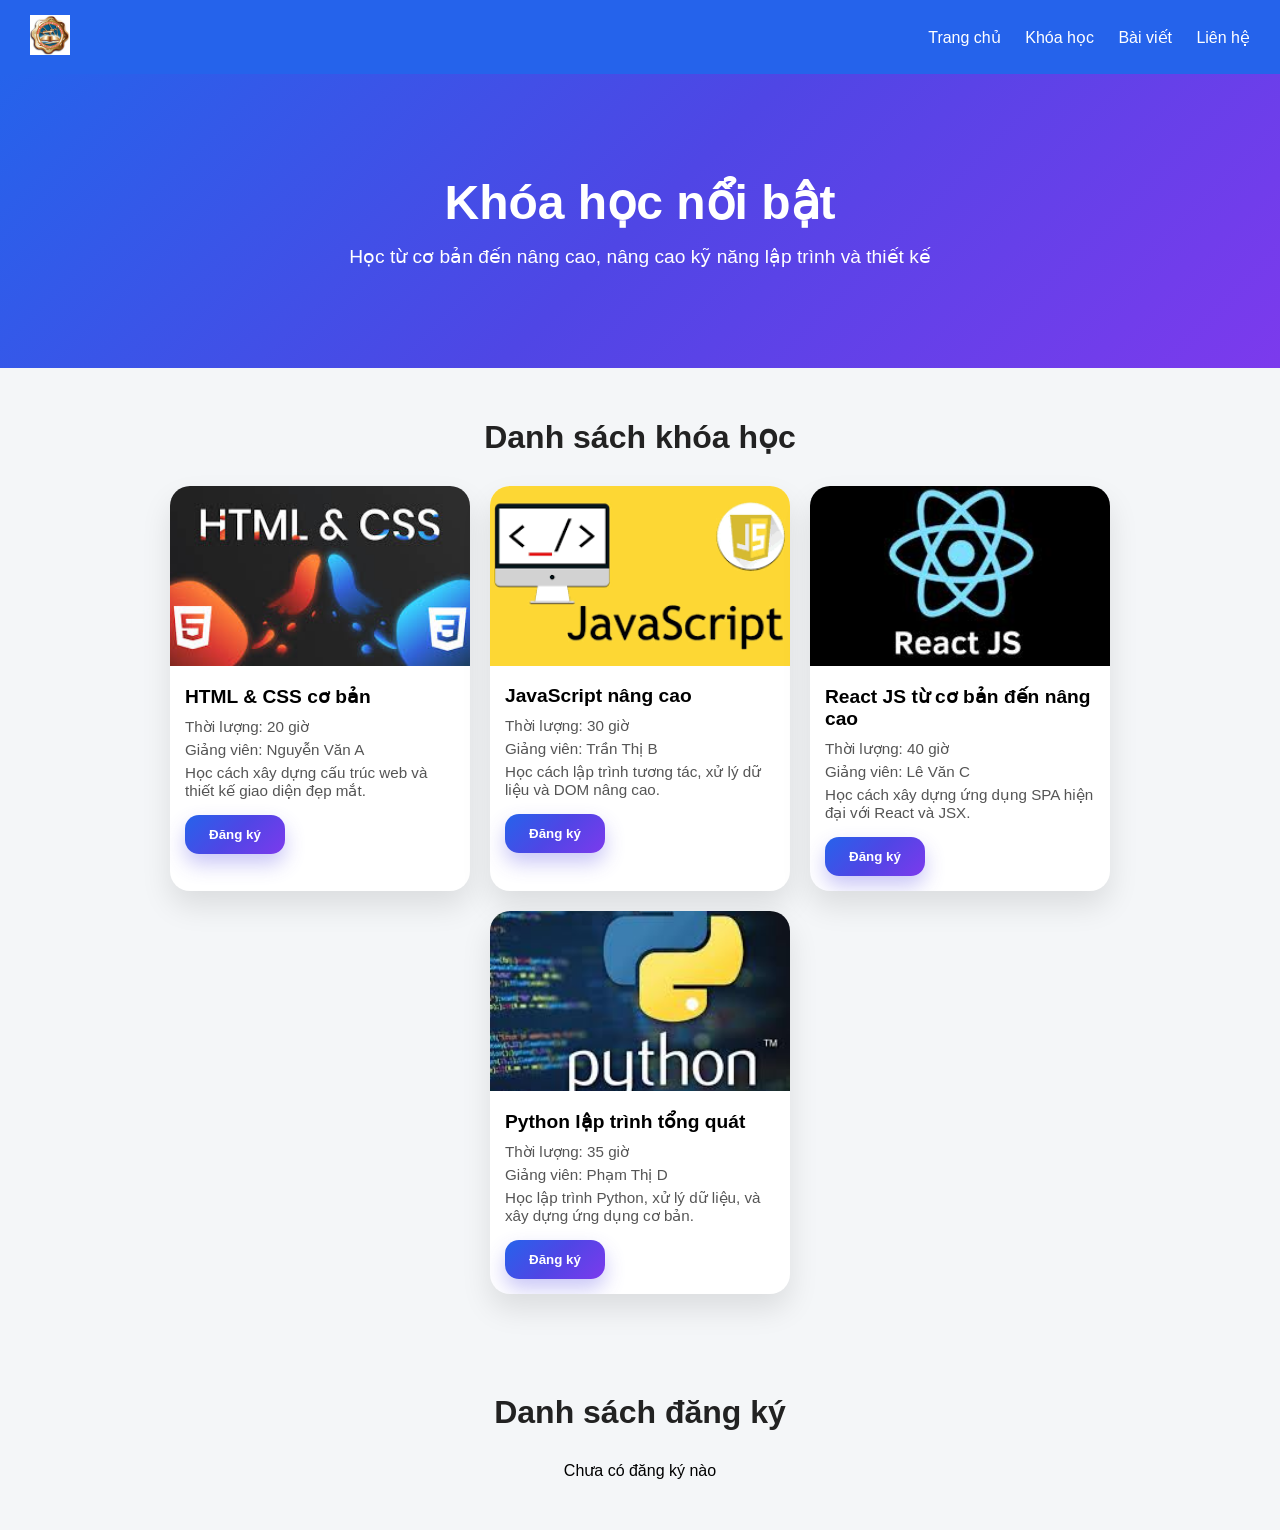
==== khóa học.html @ ef6c2826 "first commit" ====
<!DOCTYPE html>
<html lang="vi">
<head>
<meta charset="UTF-8">
<meta name="viewport" content="width=device-width, initial-scale=1.0">
<title>Khóa học</title>
<link rel="shortcut icon" href="logo/logo trường.jpg" type="image/x-icon">

<style>
*{
    margin:0;
    padding:0;
    box-sizing:border-box;
    font-family: Arial, sans-serif;
}

body{
    background:#f4f6f8;
}

/* NAVBAR */
.navbar{
    display:flex;
    justify-content:space-between;
    align-items:center;
    padding:15px 30px;
    background:#2563eb;
}

.navbar .logo img{
    height: 40px;
    width: auto;
}

.navbar .menu a{
    color:white;
    text-decoration:none;
    margin-left:20px;
    transition:0.3s;
}

.navbar .menu a:hover{
    color:yellow;
}

/* BANNER */
.banner{
    background: linear-gradient(135deg,#2563eb,#4f46e5,#7c3aed);
    color:white;
    text-align:center;
    padding:100px 20px;
}

.banner h1{
    font-size:3rem;
    margin-bottom:15px;
    animation: fadeDown 1s ease;
}

.banner p{
    font-size:1.2rem;
    animation: fadeUp 1.2s ease;
}

@keyframes fadeDown{
    from{
        opacity:0;
        transform:translateY(-40px);
    }
    to{
        opacity:1;
        transform:translateY(0);
    }
}

@keyframes fadeUp{
    from{
        opacity:0;
        transform:translateY(40px);
    }
    to{
        opacity:1;
        transform:translateY(0);
    }
}

/* SECTION */
.section{
    padding:50px 20px;
    text-align:center;
}

.section h2{
    font-size:2rem;
    margin-bottom:30px;
    color:#222;
}

/* COURSE CARDS */
.cards{
    display:flex;
    flex-wrap:wrap;
    justify-content:center;
    gap:20px;
}

.card{
    width:300px;
    background:white;
    border-radius:20px;
    overflow:hidden;
    box-shadow:0 15px 30px rgba(0,0,0,0.1);
    transition: transform 0.5s ease, box-shadow 0.5s ease;
    transform-style: preserve-3d;
    opacity:0;
    transform: translateY(80px);
}

.card.show{
    opacity:1;
    transform: translateY(0);
}

.card:hover{
    transform: translateY(-15px) rotateX(5deg) rotateY(-5deg);
    box-shadow:0 25px 50px rgba(0,0,0,0.2),0 15px 20px rgba(37,99,235,0.2);
}

.card img{
    width:100%;
    height:180px;
    object-fit:cover;
}

.card .card-body{
    padding:15px;
    text-align:left;
}

.card .card-body h3{
    font-size:1.2rem;
    margin-bottom:10px;
}

.card .card-body p{
    font-size:0.95rem;
    margin-bottom:5px;
    color:#555;
}

.card .card-body .btn{
    display:inline-block;
    margin-top:10px;
    padding:12px 24px;
    background:linear-gradient(135deg,#2563eb,#4f46e5,#7c3aed);
    color:white;
    border:none;
    border-radius:14px;
    font-weight:bold;
    cursor:pointer;
    text-decoration:none;
    box-shadow:0 10px 20px rgba(79,70,229,0.3);
    transition:0.4s;
}

.card .card-body .btn:hover{
    transform:translateY(-3px) scale(1.05);
    box-shadow:0 15px 30px rgba(79,70,229,0.4);
}

/* FOOTER */
footer{
    text-align:center;
    padding:20px;
    background:#2563eb;
    color:white;
    margin-top:50px;
}
/* MODAL */

.modal{
    display:none;
    position:fixed;
    z-index:999;
    left:0;
    top:0;
    width:100%;
    height:100%;
    background:rgba(0,0,0,0.5);
}

.modal-content{
    background:white;
    width:90%;
    max-width:450px;
    margin:8% auto;
    padding:25px;
    border-radius:20px;
    animation:popup .4s ease;
}

@keyframes popup{
    from{
        transform:scale(.7);
        opacity:0;
    }
    to{
        transform:scale(1);
        opacity:1;
    }
}

.close{
    float:right;
    font-size:28px;
    cursor:pointer;
}

.modal input{
    width:100%;
    padding:12px;
    margin:10px 0;
    border:1px solid #ddd;
    border-radius:10px;
}

.modal button{
    width:100%;
    padding:12px;
    border:none;
    border-radius:10px;
    background:#2563eb;
    color:white;
    cursor:pointer;
}
/* RESPONSIVE */
@media(max-width:768px){
    .cards{
        flex-direction:column;
        align-items:center;
    }
    .navbar{
        flex-direction:column;
        gap:10px;
    }
    .banner h1{
        font-size:1.8rem;
    }
    .banner p{
        font-size:1rem;
    }
    .card{
        width:90%;
    }
}
.error{
    color:red;
    font-size:13px;
    margin-top:-5px;
    margin-bottom:5px;
    display:block;
}

input.error-input{
    border:2px solid red;
}

input.success-input{
    border:2px solid green;
}
#listRegister{
    max-width:800px;
    margin:0 auto;
}

.reg-item{
    background:white;
    padding:15px;
    margin:10px 0;
    border-radius:10px;
    box-shadow:0 5px 15px rgba(0,0,0,0.1);
    display:flex;
    justify-content:space-between;
    align-items:center;
}

.reg-item button{
    background:red;
    color:white;
    border:none;
    padding:8px 12px;
    border-radius:8px;
    cursor:pointer;
}
</style>
</head>
<body>

<!-- NAVBAR -->
<div class="navbar">
    <div class="logo">
        <img src="logo/logo trường.jpg" alt="logo">
    </div>
    <div class="menu">
        <a href="trang chu.html">Trang chủ</a>
        <a href="khoa-hoc.html">Khóa học</a>
        <a href="bài viết.html">Bài viết</a>
        <a href="liên hệ.html">Liên hệ</a>
    </div>
</div>

<!-- BANNER -->
<div class="banner">
    <h1>Khóa học nổi bật</h1>
    <p>Học từ cơ bản đến nâng cao, nâng cao kỹ năng lập trình và thiết kế</p>
</div>

<!-- DANH SÁCH KHÓA HỌC -->
<div class="section">
    <h2>Danh sách khóa học</h2>
    <div class="cards">
        <div class="card">
            <img src="logo/html&css.jpg" alt="HTML">
            <div class="card-body">
                <h3>HTML & CSS cơ bản</h3>
                <p>Thời lượng: 20 giờ</p>
                <p>Giảng viên: Nguyễn Văn A</p>
                <p>Học cách xây dựng cấu trúc web và thiết kế giao diện đẹp mắt.</p>
                <button class="btn register-btn">
    Đăng ký
</button>
            </div>
        </div>

        <div class="card">
            <img src="logo/java.png" alt="JavaScript">
            <div class="card-body">
                <h3>JavaScript nâng cao</h3>
                <p>Thời lượng: 30 giờ</p>
                <p>Giảng viên: Trần Thị B</p>
                <p>Học cách lập trình tương tác, xử lý dữ liệu và DOM nâng cao.</p>
               <button class="btn register-btn">
    Đăng ký
</button>
            </div>
        </div>

        <div class="card">
            <img src="logo/react js.jpg" alt="React">
            <div class="card-body">
                <h3>React JS từ cơ bản đến nâng cao</h3>
                <p>Thời lượng: 40 giờ</p>
                <p>Giảng viên: Lê Văn C</p>
                <p>Học cách xây dựng ứng dụng SPA hiện đại với React và JSX.</p>
                <button class="btn register-btn">
    Đăng ký
</button>
            </div>
        </div>

        <div class="card">
            <img src="logo/python.jpg" alt="Python">
            <div class="card-body">
                <h3>Python lập trình tổng quát</h3>
                <p>Thời lượng: 35 giờ</p>
                <p>Giảng viên: Phạm Thị D</p>
                <p>Học lập trình Python, xử lý dữ liệu, và xây dựng ứng dụng cơ bản.</p>
                <button class="btn register-btn">
    Đăng ký
</button>
            </div>
        </div>
    </div>
</div>

<!-- MODAL ĐĂNG KÝ -->
<div id="registerModal" class="modal">

    <div class="modal-content">

        <span class="close">&times;</span>

        <h2>Đăng ký khóa học</h2>

        <form id="registerForm">

            <input type="text" id="name" placeholder="Họ và tên">
            <small class="error" id="nameError"></small>

            <input type="email" id="email" placeholder="Email">
            <small class="error" id="emailError"></small>

            <input type="tel" id="phone" placeholder="Số điện thoại">
            <small class="error" id="phoneError"></small>

            <button type="submit">Gửi đăng ký</button>

        </form>

    </div>

</div>
<!-- DANH SÁCH ĐĂNG KÝ -->
<div class="section">
    <h2>Danh sách đăng ký</h2>
    <div id="listRegister"></div>
</div>
<script>
// ====================
// Animation khi scroll
// ====================
const hiddenElements = document.querySelectorAll(".card");

const observer = new IntersectionObserver(entries => {
    entries.forEach(entry => {
        if (entry.isIntersecting) {
            entry.target.classList.add("show");
        }
    });
});

hiddenElements.forEach(el => observer.observe(el));


// ====================
// Modal
// ====================
const modal = document.getElementById("registerModal");
const registerBtns = document.querySelectorAll(".register-btn");
const closeBtn = document.querySelector(".close");

registerBtns.forEach(btn => {
    btn.addEventListener("click", () => {
        modal.style.display = "flex";
    });
});

closeBtn.addEventListener("click", () => {
    modal.style.display = "none";
});

window.addEventListener("click", (e) => {
    if (e.target === modal) {
        modal.style.display = "none";
    }
});


// ====================
// FORM VALIDATION (FINAL FIX)
// ====================
const from = document.getElementById("registerForm")
if (from){

from.addEventListener("submit", function(e){
    e.preventDefault();

    const name = document.getElementById("name");
    const email = document.getElementById("email");
    const phone = document.getElementById("phone");

    const nameError = document.getElementById("nameError");
    const emailError = document.getElementById("emailError");
    const phoneError = document.getElementById("phoneError");

    let valid = true;

    // reset lỗi
    nameError.innerText = "";
    emailError.innerText = "";
    phoneError.innerText = "";

    name.classList.remove("error-input", "success-input");
    email.classList.remove("error-input", "success-input");
    phone.classList.remove("error-input", "success-input");

    let firstError = false;

// NAME
if (!name.value || name.value.trim().length < 3) {
    nameError.innerText = "Tên phải từ 3 ký tự";
    name.classList.add("error-input");

    if (!firstError) {
        name.focus();
        firstError = true;
    }

    valid = false;
} else {
    name.classList.add("success-input");
}

// EMAIL
const emailPattern = /^[^\s@]+@[^\s@]+\.[^\s@]+$/;
if (!emailPattern.test(email.value)) {
    emailError.innerText = "Email không hợp lệ";
    email.classList.add("error-input");

    if (!firstError) {
        email.focus();
        firstError = true;
    }

    valid = false;
} else {
    email.classList.add("success-input");
}

// PHONE
const phonePattern = /^[0-9]{10,11}$/;
if (!phonePattern.test(phone.value)) {
    phoneError.innerText = "Số điện thoại phải là 10-11 số";
    phone.classList.add("error-input");

    if (!firstError) {
        phone.focus();
        firstError = true;
    }

    valid = false;
} else {
    phone.classList.add("success-input");
}

    // SUCCESS
      if (valid) {
    // 🔹 Lưu dữ liệu vào LocalStorage
    let registrations = JSON.parse(localStorage.getItem("registrations") || "[]");
    registrations.push({
        name: name.value,
        email: email.value,
        phone: phone.value,
        date: new Date().toISOString()
    });
    localStorage.setItem("registrations", JSON.stringify(registrations));

    // Đóng modal và thông báo
    modal.style.display = "none";

    const toast = document.createElement("div");
    toast.innerHTML = "🎉 Đăng ký thành công!";
    toast.style.position = "fixed";
    toast.style.top = "20px";
    toast.style.right = "20px";
    toast.style.background = "#22c55e";
    toast.style.color = "#fff";
    toast.style.padding = "15px 20px";
    toast.style.borderRadius = "10px";
    toast.style.fontWeight = "bold";
    toast.style.zIndex = "99999";

    document.body.appendChild(toast);
    setTimeout(() => toast.remove(), 3000);

    this.reset();
}
}

    
);
}
// ====================
// FORM VALIDATION + LƯU DỮ LIỆU
// ====================
const form = document.getElementById("registerForm");
if (form) {
    form.addEventListener("submit", function(e){
        e.preventDefault();

        const name = document.getElementById("name");
        const email = document.getElementById("email");
        const phone = document.getElementById("phone");

        const nameError = document.getElementById("nameError");
        const emailError = document.getElementById("emailError");
        const phoneError = document.getElementById("phoneError");

        let valid = true;

        // reset lỗi
        nameError.innerText = "";
        emailError.innerText = "";
        phoneError.innerText = "";

        name.classList.remove("error-input", "success-input");
        email.classList.remove("error-input", "success-input");
        phone.classList.remove("error-input", "success-input");

        let firstError = false;

        // NAME
        if (!name.value || name.value.trim().length < 3) {
            nameError.innerText = "Tên phải từ 3 ký tự";
            name.classList.add("error-input");
            if (!firstError) { name.focus(); firstError = true; }
            valid = false;
        } else {
            name.classList.add("success-input");
        }

        // EMAIL
        const emailPattern = /^[^\s@]+@[^\s@]+\.[^\s@]+$/;
        if (!emailPattern.test(email.value)) {
            emailError.innerText = "Email không hợp lệ";
            email.classList.add("error-input");
            if (!firstError) { email.focus(); firstError = true; }
            valid = false;
        } else {
            email.classList.add("success-input");
        }

        // PHONE
        const phonePattern = /^[0-9]{10,11}$/;
        if (!phonePattern.test(phone.value)) {
            phoneError.innerText = "Số điện thoại phải là 10-11 số";
            phone.classList.add("error-input");
            if (!firstError) { phone.focus(); firstError = true; }
            valid = false;
        } else {
            phone.classList.add("success-input");
        }

        // SUCCESS → lưu dữ liệu + toast
        if (valid) {
            // 🔹 Lưu dữ liệu vào LocalStorage
            let registrations = JSON.parse(localStorage.getItem("registrations") || "[]");
            registrations.push({
                name: name.value,
                email: email.value,
                phone: phone.value,
                date: new Date().toISOString()
            });
            localStorage.setItem("registrations", JSON.stringify(registrations));

            // Đóng modal
            const modal = document.getElementById("registerModal");
            if (modal) modal.style.display = "none";

            // Hiển thị toast thông báo
            const toast = document.createElement("div");
            toast.innerHTML = "🎉 Đăng ký thành công!";
            toast.style.position = "fixed";
            toast.style.top = "20px";
            toast.style.right = "20px";
            toast.style.background = "#22c55e";
            toast.style.color = "#fff";
            toast.style.padding = "15px 20px";
            toast.style.borderRadius = "10px";
            toast.style.fontWeight = "bold";
            toast.style.zIndex = "99999";

            document.body.appendChild(toast);
            setTimeout(() => toast.remove(), 3000);

            // Reset form
            this.reset();
        }
    });
}
function loadRegistrations() {
    let list = document.getElementById("listRegister");
    let data = JSON.parse(localStorage.getItem("registrations") || "[]");

    list.innerHTML = "";

    if (data.length === 0) {
        list.innerHTML = "<p>Chưa có đăng ký nào</p>";
        return;
    }

    data.forEach((item, index) => {
        let div = document.createElement("div");
        div.classList.add("reg-item");

        div.innerHTML = `
            <div>
                <b>${item.name}</b><br>
                ${item.email} | ${item.phone}
            </div>
            <button onclick="deleteRegister(${index})">Xóa</button>
        `;

        list.appendChild(div);
    });
}
function deleteRegister(index) {
    let data = JSON.parse(localStorage.getItem("registrations") || "[]");

    data.splice(index, 1);

    localStorage.setItem("registrations", JSON.stringify(data));

    loadRegistrations();
}
window.addEventListener("load", loadRegistrations);
</script>
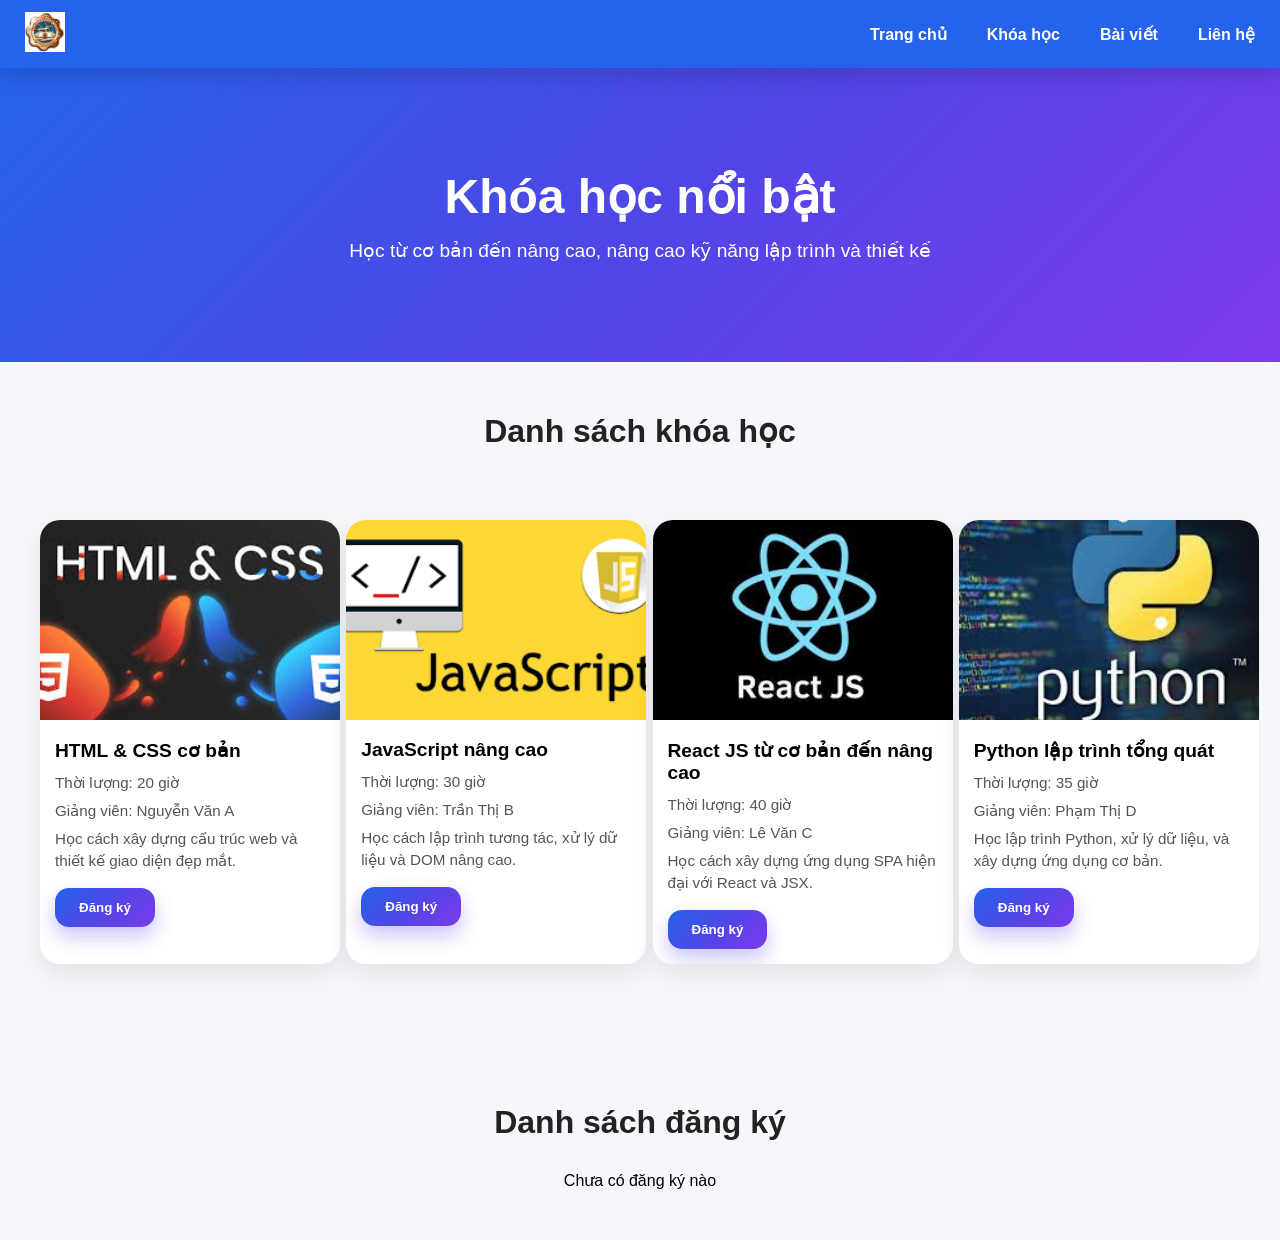
==== commit 31ae9730: "update html" ====
--- a/khóa học.html
+++ b/khóa học.html
@@ -5,294 +5,8 @@
 <meta name="viewport" content="width=device-width, initial-scale=1.0">
 <title>Khóa học</title>
 <link rel="shortcut icon" href="logo/logo trường.jpg" type="image/x-icon">
-
-<style>
-*{
-    margin:0;
-    padding:0;
-    box-sizing:border-box;
-    font-family: Arial, sans-serif;
-}
-
-body{
-    background:#f4f6f8;
-}
-
-/* NAVBAR */
-.navbar{
-    display:flex;
-    justify-content:space-between;
-    align-items:center;
-    padding:15px 30px;
-    background:#2563eb;
-}
-
-.navbar .logo img{
-    height: 40px;
-    width: auto;
-}
-
-.navbar .menu a{
-    color:white;
-    text-decoration:none;
-    margin-left:20px;
-    transition:0.3s;
-}
-
-.navbar .menu a:hover{
-    color:yellow;
-}
-
-/* BANNER */
-.banner{
-    background: linear-gradient(135deg,#2563eb,#4f46e5,#7c3aed);
-    color:white;
-    text-align:center;
-    padding:100px 20px;
-}
-
-.banner h1{
-    font-size:3rem;
-    margin-bottom:15px;
-    animation: fadeDown 1s ease;
-}
-
-.banner p{
-    font-size:1.2rem;
-    animation: fadeUp 1.2s ease;
-}
-
-@keyframes fadeDown{
-    from{
-        opacity:0;
-        transform:translateY(-40px);
-    }
-    to{
-        opacity:1;
-        transform:translateY(0);
-    }
-}
-
-@keyframes fadeUp{
-    from{
-        opacity:0;
-        transform:translateY(40px);
-    }
-    to{
-        opacity:1;
-        transform:translateY(0);
-    }
-}
-
-/* SECTION */
-.section{
-    padding:50px 20px;
-    text-align:center;
-}
-
-.section h2{
-    font-size:2rem;
-    margin-bottom:30px;
-    color:#222;
-}
-
-/* COURSE CARDS */
-.cards{
-    display:flex;
-    flex-wrap:wrap;
-    justify-content:center;
-    gap:20px;
-}
-
-.card{
-    width:300px;
-    background:white;
-    border-radius:20px;
-    overflow:hidden;
-    box-shadow:0 15px 30px rgba(0,0,0,0.1);
-    transition: transform 0.5s ease, box-shadow 0.5s ease;
-    transform-style: preserve-3d;
-    opacity:0;
-    transform: translateY(80px);
-}
-
-.card.show{
-    opacity:1;
-    transform: translateY(0);
-}
-
-.card:hover{
-    transform: translateY(-15px) rotateX(5deg) rotateY(-5deg);
-    box-shadow:0 25px 50px rgba(0,0,0,0.2),0 15px 20px rgba(37,99,235,0.2);
-}
-
-.card img{
-    width:100%;
-    height:180px;
-    object-fit:cover;
-}
-
-.card .card-body{
-    padding:15px;
-    text-align:left;
-}
-
-.card .card-body h3{
-    font-size:1.2rem;
-    margin-bottom:10px;
-}
-
-.card .card-body p{
-    font-size:0.95rem;
-    margin-bottom:5px;
-    color:#555;
-}
-
-.card .card-body .btn{
-    display:inline-block;
-    margin-top:10px;
-    padding:12px 24px;
-    background:linear-gradient(135deg,#2563eb,#4f46e5,#7c3aed);
-    color:white;
-    border:none;
-    border-radius:14px;
-    font-weight:bold;
-    cursor:pointer;
-    text-decoration:none;
-    box-shadow:0 10px 20px rgba(79,70,229,0.3);
-    transition:0.4s;
-}
-
-.card .card-body .btn:hover{
-    transform:translateY(-3px) scale(1.05);
-    box-shadow:0 15px 30px rgba(79,70,229,0.4);
-}
-
-/* FOOTER */
-footer{
-    text-align:center;
-    padding:20px;
-    background:#2563eb;
-    color:white;
-    margin-top:50px;
-}
-/* MODAL */
-
-.modal{
-    display:none;
-    position:fixed;
-    z-index:999;
-    left:0;
-    top:0;
-    width:100%;
-    height:100%;
-    background:rgba(0,0,0,0.5);
-}
-
-.modal-content{
-    background:white;
-    width:90%;
-    max-width:450px;
-    margin:8% auto;
-    padding:25px;
-    border-radius:20px;
-    animation:popup .4s ease;
-}
-
-@keyframes popup{
-    from{
-        transform:scale(.7);
-        opacity:0;
-    }
-    to{
-        transform:scale(1);
-        opacity:1;
-    }
-}
-
-.close{
-    float:right;
-    font-size:28px;
-    cursor:pointer;
-}
-
-.modal input{
-    width:100%;
-    padding:12px;
-    margin:10px 0;
-    border:1px solid #ddd;
-    border-radius:10px;
-}
-
-.modal button{
-    width:100%;
-    padding:12px;
-    border:none;
-    border-radius:10px;
-    background:#2563eb;
-    color:white;
-    cursor:pointer;
-}
-/* RESPONSIVE */
-@media(max-width:768px){
-    .cards{
-        flex-direction:column;
-        align-items:center;
-    }
-    .navbar{
-        flex-direction:column;
-        gap:10px;
-    }
-    .banner h1{
-        font-size:1.8rem;
-    }
-    .banner p{
-        font-size:1rem;
-    }
-    .card{
-        width:90%;
-    }
-}
-.error{
-    color:red;
-    font-size:13px;
-    margin-top:-5px;
-    margin-bottom:5px;
-    display:block;
-}
-
-input.error-input{
-    border:2px solid red;
-}
-
-input.success-input{
-    border:2px solid green;
-}
-#listRegister{
-    max-width:800px;
-    margin:0 auto;
-}
-
-.reg-item{
-    background:white;
-    padding:15px;
-    margin:10px 0;
-    border-radius:10px;
-    box-shadow:0 5px 15px rgba(0,0,0,0.1);
-    display:flex;
-    justify-content:space-between;
-    align-items:center;
-}
-
-.reg-item button{
-    background:red;
-    color:white;
-    border:none;
-    padding:8px 12px;
-    border-radius:8px;
-    cursor:pointer;
-}
-</style>
+<link rel="stylesheet" href="style.css">
+
 </head>
 <body>
 
--- a/style.css
+++ b/style.css
@@ -0,0 +1,936 @@
+body {
+    margin: 0;
+    font-family: Arial, sans-serif;
+}
+
+.navbar {
+    display: flex;
+    justify-content: space-between;
+    align-items: center;
+    padding: 15px 30px;
+    background-color: #2563eb;
+}
+
+.navbar .menu {
+    display: flex;
+    gap: 20px;
+}
+
+.navbar .menu a {
+    text-decoration: none;
+    color: white;
+    font-size: 1rem;
+    transition: color 0.3s;
+}
+
+.navbar .menu a:hover {
+    color: #ffeb3b;
+}
+
+/* Thêm tất cả CSS còn lại ở đây */
+*{margin:0; padding:0; box-sizing:border-box; font-family:Arial,sans-serif;}
+body{background:#f4f6f8;}
+
+/* Navbar */
+.navbar{display:flex; justify-content:space-between; align-items:center; padding:15px 30px; background:#2563eb;}
+.navbar .logo img{height:40px; width:auto;}
+.navbar .menu{display:flex; gap:20px;}
+.navbar .menu a{color:white; text-decoration:none; transition:.3s;}
+.navbar .menu a:hover{color:yellow;}
+.search-box{
+    padding:8px 12px;
+    border-radius:10px;
+    border:none;
+    outline:none;
+    width:220px;
+    margin-left:20px;
+}
+/* Banner */
+.banner{
+    background:linear-gradient(135deg,#2563eb,#4f46e5,#7c3aed);
+    color:white;
+    text-align:center;
+    padding:120px 20px;
+}
+.banner h1{font-size:3rem; margin-bottom:15px; animation:fadeDown 1s ease;}
+.banner p{font-size:1.2rem; animation:fadeUp 1.2s ease;}
+@keyframes fadeDown{from{opacity:0; transform:translateY(-40px);}to{opacity:1; transform:translateY(0);}}
+@keyframes fadeUp{from{opacity:0; transform:translateY(40px);}to{opacity:1; transform:translateY(0);}}
+
+/* PAGE FADE IN */
+body{
+    animation: fadeIn 0.4s ease;
+}
+
+@keyframes fadeIn{
+    from{opacity:0; transform:translateY(10px);}
+    to{opacity:1; transform:translateY(0);}
+}
+.navbar{
+    display:flex;
+    justify-content:space-between;
+    align-items:center;
+    padding:12px 25px;
+    background:rgba(37,99,235,0.9);
+    backdrop-filter: blur(10px);
+    -webkit-backdrop-filter: blur(10px);
+    position:sticky;
+    top:0;
+    z-index:1000;
+    box-shadow:0 8px 20px rgba(0,0,0,0.15);
+}
+body.fade-out{
+    opacity:0;
+    transition:0.3s ease;
+}
+/* Sections */
+.section{padding:50px 20px; text-align:center;}
+.section h2{font-size:2rem; margin-bottom:30px; color:#222;}
+
+/* Cards */
+.cards{display:flex; flex-wrap:wrap; justify-content:center; gap:20px;}
+.card{
+    width:300px; background:white; border-radius:20px; overflow:hidden;
+    box-shadow:0 15px 30px rgba(0,0,0,0.1);
+    transition: transform .5s ease, box-shadow .5s ease;
+    transform-style: preserve-3d; opacity:0; transform:translateY(80px);
+}
+.card.show{opacity:1; transform:translateY(0);}
+.card:hover{transform: translateY(-15px) rotateX(5deg) rotateY(-5deg); box-shadow:0 25px 50px rgba(0,0,0,0.2),0 15px 20px rgba(37,99,235,0.2);}
+.card img{width:100%; height:180px; object-fit:cover;}
+.card .card-body{padding:15px; text-align:left;}
+.card .card-body h3{font-size:1.2rem; margin-bottom:10px;}
+.card .card-body p{font-size:.95rem; margin-bottom:5px; color:#555;}
+.card .card-body .btn{
+    display:inline-block; margin-top:10px; padding:12px 24px;
+    background:linear-gradient(135deg,#2563eb,#4f46e5,#7c3aed);
+    color:white; border:none; border-radius:14px; font-weight:bold;
+    cursor:pointer; text-decoration:none; box-shadow:0 10px 20px rgba(79,70,229,0.3);
+    transition:.4s;
+}
+.card .card-body .btn:hover{transform:translateY(-3px) scale(1.05); box-shadow:0 15px 30px rgba(79,70,229,0.4);}
+
+/* Stats */
+.stats{display:flex; justify-content:center; gap:30px; flex-wrap:wrap; margin-top:30px;}
+.stat{background:#2563eb; color:white; padding:30px 20px; border-radius:20px; flex:1; min-width:180px; transition:.3s;}
+.stat:hover{transform:scale(1.05);}
+.stat h3{font-size:2rem; margin-bottom:10px;}
+
+/* Testimonials */
+.testimonials{padding:50px 20px; background:#eef2ff;}
+.testimonials .cards{gap:25px;}
+.testimonials .card{width:280px; padding:20px; background:white; border-radius:20px; box-shadow:0 15px 30px rgba(0,0,0,0.1);}
+.testimonials .card p{color:#555; font-size:.95rem; margin-bottom:10px;}
+.testimonials .card h4{color:#222; font-weight:bold;}
+.hero{
+    text-align:center;
+    padding:60px 20px 20px;
+}
+
+.hero h1{
+    font-size:2.8rem;
+    font-weight:800;
+    background: linear-gradient(135deg,#2563eb,#7c3aed,#22c55e);
+    -webkit-background-clip:text;
+    -webkit-text-fill-color:transparent;
+    animation: floatText 1s ease;
+}
+
+.hero p{
+    margin-top:10px;
+    font-size:1.2rem;
+    color:#666;
+    animation: fadeUp 0.6s ease;
+}
+
+@keyframes floatText{
+    from{opacity:0; transform:translateY(-20px);}
+    to{opacity:1; transform:translateY(0);}
+}
+
+@keyframes fadeUp{
+    from{opacity:0; transform:translateY(20px);}
+    to{opacity:1; transform:translateY(0);}
+}
+/* Footer */
+footer{background:#2563eb; color:white; text-align:center; padding:30px; margin-top:50px;}
+
+/* Responsive */
+@media(max-width:768px){
+    .cards, .stats{flex-direction:column; align-items:center;}
+    .navbar{flex-direction:column; gap:10px;}
+    .banner h1{font-size:2rem;}
+    .banner p{font-size:1rem;}
+    .card, .testimonials .card, .stat{width:90%;}
+}
+/* FULL SCREEN SECTION */
+.contact-bg{
+    width: 100%;
+    min-height: 100vh;
+    display: flex;
+    flex-direction: column;
+    justify-content: center;
+    align-items: center;
+    padding: 40px 20px;
+    background: radial-gradient(circle at top,#4f46e5,#2563eb,#0f172a);
+    color: white;
+    text-align: center;
+}
+
+/* tiêu đề */
+.contact-bg h2{
+    font-size: 2.2rem;
+    margin-bottom: 30px;
+}
+
+/* BOX GLASS */
+.contact-box{
+    width: 100%;
+    max-width: 520px;
+    padding: 30px;
+    border-radius: 25px;
+
+    background: rgba(255,255,255,0.12);
+    backdrop-filter: blur(15px);
+    -webkit-backdrop-filter: blur(15px);
+
+    border: 1px solid rgba(255,255,255,0.2);
+    box-shadow: 0 20px 50px rgba(0,0,0,0.3);
+
+    transition: 0.3s;
+}
+
+.contact-box:hover{
+    transform: translateY(-8px);
+}
+
+/* text */
+.contact-box h3{
+    margin-bottom: 15px;
+    font-size: 1.4rem;
+}
+
+.contact-box p{
+    margin: 10px 0;
+    font-size: 1rem;
+    color: #e5e7eb;
+}
+
+.contact-box span{
+    color: #93c5fd;
+    font-weight: bold;
+}
+/* ===== RESPONSIVE MOBILE ===== */
+@media (max-width: 768px) {
+
+    .navbar{
+        flex-direction: column;
+        text-align: center;
+        gap: 10px;
+    }
+
+    .navbar .menu{
+        flex-direction: column;
+        gap: 10px;
+    }
+
+    .section{
+        padding: 20px;
+    }
+
+    .cards{
+        flex-direction: column;
+        align-items: center;
+        overflow-x: hidden; /* bỏ scroll ngang */
+    }
+
+    .card{
+        width: 90%;   /* full mobile */
+        max-width: 350px;
+    }
+
+    .card img{
+        height: 160px;
+    }
+
+    h2{
+        font-size: 20px;
+    }
+}
+/* BUTTON */
+.contact-btn{
+    display: inline-block;
+    margin-top: 18px;
+    padding: 12px 22px;
+    border-radius: 14px;
+
+    background: linear-gradient(135deg,#22c55e,#2563eb,#7c3aed);
+    color: white;
+    text-decoration: none;
+    font-weight: bold;
+
+    box-shadow: 0 10px 25px rgba(0,0,0,0.3);
+    transition: 0.3s;
+}
+
+.contact-btn:hover{
+    transform: scale(1.08);
+    box-shadow: 0 15px 35px rgba(0,0,0,0.4);
+}
+.back-btn{
+    display: inline-block;
+    margin-top: 12px;
+    padding: 10px 18px;
+    border-radius: 14px;
+
+    background: rgba(255,255,255,0.15);
+    color: white;
+    text-decoration: none;
+    font-weight: bold;
+
+    border: 1px solid rgba(255,255,255,0.3);
+    transition: 0.3s;
+}
+
+.back-btn:hover{
+    transform: scale(1.05);
+    background: rgba(255,255,255,0.25);
+}
+*{
+    margin:0;
+    padding:0;
+    box-sizing:border-box;
+    font-family: Arial, sans-serif;
+}
+
+body{
+    background:#f4f6f8;
+}
+
+/* NAVBAR */
+.navbar{
+    display:flex;
+    justify-content:space-between;
+    align-items:center;
+    padding:15px 30px;
+    background:#2563eb;
+}
+
+.navbar .logo img{
+    height: 40px;
+    width: auto;
+}
+
+.navbar .menu a{
+    color:white;
+    text-decoration:none;
+    margin-left:20px;
+    transition:0.3s;
+}
+
+.navbar .menu a:hover{
+    color:yellow;
+}
+
+/* BANNER */
+.banner{
+    background: linear-gradient(135deg,#2563eb,#4f46e5,#7c3aed);
+    color:white;
+    text-align:center;
+    padding:100px 20px;
+}
+
+.banner h1{
+    font-size:3rem;
+    margin-bottom:15px;
+    animation: fadeDown 1s ease;
+}
+
+.banner p{
+    font-size:1.2rem;
+    animation: fadeUp 1.2s ease;
+}
+
+@keyframes fadeDown{
+    from{
+        opacity:0;
+        transform:translateY(-40px);
+    }
+    to{
+        opacity:1;
+        transform:translateY(0);
+    }
+}
+
+@keyframes fadeUp{
+    from{
+        opacity:0;
+        transform:translateY(40px);
+    }
+    to{
+        opacity:1;
+        transform:translateY(0);
+    }
+}
+
+/* SECTION */
+.section{
+    padding:50px 20px;
+    text-align:center;
+}
+
+.section h2{
+    font-size:2rem;
+    margin-bottom:30px;
+    color:#222;
+}
+
+/* COURSE CARDS */
+.cards{
+    display:flex;
+    flex-wrap:wrap;
+    justify-content:center;
+    gap:20px;
+}
+
+.card{
+    width:300px;
+    background:white;
+    border-radius:20px;
+    overflow:hidden;
+    box-shadow:0 15px 30px rgba(0,0,0,0.1);
+    transition: transform 0.5s ease, box-shadow 0.5s ease;
+    transform-style: preserve-3d;
+    opacity:0;
+    transform: translateY(80px);
+}
+
+.card.show{
+    opacity:1;
+    transform: translateY(0);
+}
+
+.card:hover{
+    transform: translateY(-15px) rotateX(5deg) rotateY(-5deg);
+    box-shadow:0 25px 50px rgba(0,0,0,0.2),0 15px 20px rgba(37,99,235,0.2);
+}
+
+.card img{
+    width:100%;
+    height:180px;
+    object-fit:cover;
+}
+
+.card .card-body{
+    padding:15px;
+    text-align:left;
+}
+
+.card .card-body h3{
+    font-size:1.2rem;
+    margin-bottom:10px;
+}
+
+.card .card-body p{
+    font-size:0.95rem;
+    margin-bottom:5px;
+    color:#555;
+}
+
+.card .card-body .btn{
+    display:inline-block;
+    margin-top:10px;
+    padding:12px 24px;
+    background:linear-gradient(135deg,#2563eb,#4f46e5,#7c3aed);
+    color:white;
+    border:none;
+    border-radius:14px;
+    font-weight:bold;
+    cursor:pointer;
+    text-decoration:none;
+    box-shadow:0 10px 20px rgba(79,70,229,0.3);
+    transition:0.4s;
+}
+
+.card .card-body .btn:hover{
+    transform:translateY(-3px) scale(1.05);
+    box-shadow:0 15px 30px rgba(79,70,229,0.4);
+}
+
+/* FOOTER */
+footer{
+    text-align:center;
+    padding:20px;
+    background:#2563eb;
+    color:white;
+    margin-top:50px;
+}
+/* MODAL */
+
+.modal{
+    display:none;
+    position:fixed;
+    z-index:999;
+    left:0;
+    top:0;
+    width:100%;
+    height:100%;
+    background:rgba(0,0,0,0.5);
+}
+
+.modal-content{
+    background:white;
+    width:90%;
+    max-width:450px;
+    margin:8% auto;
+    padding:25px;
+    border-radius:20px;
+    animation:popup .4s ease;
+}
+
+@keyframes popup{
+    from{
+        transform:scale(.7);
+        opacity:0;
+    }
+    to{
+        transform:scale(1);
+        opacity:1;
+    }
+}
+
+.close{
+    float:right;
+    font-size:28px;
+    cursor:pointer;
+}
+
+.modal input{
+    width:100%;
+    padding:12px;
+    margin:10px 0;
+    border:1px solid #ddd;
+    border-radius:10px;
+}
+
+.modal button{
+    width:100%;
+    padding:12px;
+    border:none;
+    border-radius:10px;
+    background:#2563eb;
+    color:white;
+    cursor:pointer;
+}
+/* RESPONSIVE */
+@media(max-width:768px){
+    .cards{
+        flex-direction:column;
+        align-items:center;
+    }
+    .navbar{
+        flex-direction:column;
+        gap:10px;
+    }
+    .banner h1{
+        font-size:1.8rem;
+    }
+    .banner p{
+        font-size:1rem;
+    }
+    .card{
+        width:90%;
+    }
+}
+.error{
+    color:red;
+    font-size:13px;
+    margin-top:-5px;
+    margin-bottom:5px;
+    display:block;
+}
+
+input.error-input{
+    border:2px solid red;
+}
+
+input.success-input{
+    border:2px solid green;
+}
+#listRegister{
+    max-width:800px;
+    margin:0 auto;
+}
+
+.reg-item{
+    background:white;
+    padding:15px;
+    margin:10px 0;
+    border-radius:10px;
+    box-shadow:0 5px 15px rgba(0,0,0,0.1);
+    display:flex;
+    justify-content:space-between;
+    align-items:center;
+}
+
+.reg-item button{
+    background:red;
+    color:white;
+    border:none;
+    padding:8px 12px;
+    border-radius:8px;
+    cursor:pointer;
+}
+body {
+    margin: 0;
+    font-family: Arial, sans-serif;
+}
+
+.navbar {
+    display: flex;
+    justify-content: space-between;
+    align-items: center;
+    padding: 15px 30px;
+    background-color: #2563eb;
+}
+
+@media (max-width: 768px){
+
+    .navbar{
+        flex-direction: column;
+        text-align: center;
+        gap: 10px;
+    }
+
+    .navbar .menu{
+        flex-direction: column;
+        gap: 10px;
+    }
+}
+
+.navbar .menu {
+    display: flex;
+    gap: 20px;
+}
+
+.navbar .menu a {
+    text-decoration: none;
+    color: white;
+    font-size: 1rem;
+    transition: color 0.3s;
+}
+
+
+.navbar .menu a:hover {
+    color: #ffeb3b; /* đổi màu chữ khi hover */
+}
+.cards{
+    display: flex;
+    gap: 20px;
+    justify-content: center;
+    flex-wrap: nowrap;
+    overflow-x: auto; /* nếu màn nhỏ thì kéo ngang */
+}
+/* ===== RESPONSIVE MOBILE ===== */
+@media (max-width: 768px) {
+
+    .navbar{
+        flex-direction: column;
+        text-align: center;
+        gap: 10px;
+    }
+
+    .navbar .menu{
+        flex-direction: column;
+        gap: 10px;
+    }
+
+    .section{
+        padding: 20px;
+    }
+
+    .cards{
+        flex-direction: column;
+        align-items: center;
+        overflow-x: hidden; /* bỏ scroll ngang */
+    }
+
+    .card{
+        width: 90%;   /* full mobile */
+        max-width: 350px;
+    }
+
+    .card img{
+        height: 160px;
+    }
+
+    h2{
+        font-size: 20px;
+    }
+}
+*{
+    margin:0;
+    padding:0;
+    box-sizing:border-box;
+    font-family:Arial,sans-serif;
+}
+
+body{
+    background:#f5f7fb;
+}
+
+.hero{
+    text-align:center;
+    padding:60px 20px 20px;
+}
+
+.hero h1{
+    font-size:2.8rem;
+    font-weight:800;
+    background: linear-gradient(135deg,#2563eb,#7c3aed,#22c55e);
+    -webkit-background-clip:text;
+    -webkit-text-fill-color:transparent;
+    animation: floatText 1s ease;
+}
+
+.hero p{
+    margin-top:10px;
+    font-size:1.2rem;
+    color:#666;
+    animation: fadeUp 0.6s ease;
+}
+
+@keyframes floatText{
+    from{opacity:0; transform:translateY(-20px);}
+    to{opacity:1; transform:translateY(0);}
+}
+
+@keyframes fadeUp{
+    from{opacity:0; transform:translateY(20px);}
+    to{opacity:1; transform:translateY(0);}
+}
+/* NAVBAR */
+.navbar{
+    display:flex;
+    justify-content:space-between;
+    align-items:center;
+    padding:15px 30px;
+    background:#2563eb;
+}
+
+.logo img{
+    height:45px;
+}
+
+.menu{
+    display:flex;
+    gap:20px;
+}
+
+.menu a{
+    color:white;
+    text-decoration:none;
+    font-weight:bold;
+}
+
+.menu a:hover{
+    color:#ffd700;
+}
+
+/* GRID */
+.cards{
+    display:grid;
+    grid-template-columns:repeat(auto-fit,minmax(280px,1fr));
+    gap:25px;
+    max-width:1300px;
+    margin:auto;
+    padding:40px 20px;
+}
+
+/* CARD */
+.card{
+    background:white;
+    border-radius:20px;
+    overflow:hidden;
+    box-shadow:0 10px 25px rgba(0,0,0,.08);
+    transition:.3s;
+}
+
+.card:hover{
+    transform:translateY(-10px);
+}
+/* ===== RESPONSIVE MOBILE ===== */
+@media (max-width: 768px) {
+
+    .navbar{
+        flex-direction: column;
+        text-align: center;
+        gap: 10px;
+    }
+
+    .navbar .menu{
+        flex-direction: column;
+        gap: 10px;
+    }
+
+    .section{
+        padding: 20px;
+    }
+
+    .cards{
+        flex-direction: column;
+        align-items: center;
+        overflow-x: hidden; /* bỏ scroll ngang */
+    }
+
+    .card{
+        width: 90%;   /* full mobile */
+        max-width: 350px;
+    }
+
+    .card img{
+        height: 160px;
+    }
+
+    h2{
+        font-size: 20px;
+    }
+}
+.card img{
+    width:100%;
+    height:200px;
+    object-fit:cover;
+}
+
+.card-body{
+    padding:20px;
+}
+
+.card-body h3{
+    margin-bottom:10px;
+}
+
+.card-body p{
+    color:#666;
+    line-height:1.5;
+}
+
+.btn{
+    display:inline-block;
+    margin-top:15px;
+    padding:10px 18px;
+    border-radius:12px;
+    background:linear-gradient(135deg,#2563eb,#4f46e5,#7c3aed);
+    color:white;
+    text-decoration:none;
+    cursor:pointer;
+    border:none;
+}
+
+/* MODAL */
+.modal{
+    position:fixed;
+    inset:0;
+    background:rgba(0,0,0,0.6);
+    display:none;
+    justify-content:center;
+    align-items:center;
+}
+
+.modal-content{
+    background:white;
+    width:90%;
+    max-width:700px;
+    padding:25px;
+    border-radius:15px;
+    animation:zoom .2s ease;
+    max-height:80vh;
+    overflow-y:auto;
+}
+
+@keyframes zoom{
+    from{transform:scale(0.7);opacity:0;}
+    to{transform:scale(1);opacity:1;}
+}
+
+/* PAGE FADE IN */
+body{
+    animation: fadeIn 0.4s ease;
+}
+
+@keyframes fadeIn{
+    from{opacity:0; transform:translateY(10px);}
+    to{opacity:1; transform:translateY(0);}
+}
+.navbar{
+    display:flex;
+    justify-content:space-between;
+    align-items:center;
+    padding:12px 25px;
+    background:rgba(37,99,235,0.9);
+    backdrop-filter: blur(10px);
+    -webkit-backdrop-filter: blur(10px);
+    position:sticky;
+    top:0;
+    z-index:1000;
+    box-shadow:0 8px 20px rgba(0,0,0,0.15);
+}
+body.fade-out{
+    opacity:0;
+    transition:0.3s ease;
+}
+.close{
+    float:right;
+    cursor:pointer;
+    font-size:20px;
+}
+
+/* navbar chỉnh lại layout */
+.navbar{
+    display:flex;
+    justify-content:space-between;
+    align-items:center;
+    padding:12px 25px;
+    background:#2563eb;
+    gap:20px;
+}
+
+/* logo giữ nguyên */
+.logo img{
+    height:45px;
+}
+
+/* menu */
+.menu{
+    display:flex;
+    gap:20px;
+}
+
+.menu a{
+    color:white;
+    text-decoration:none;
+    font-weight:bold;
+}
+
+.menu a:hover{
+    color:#ffd700;
+}
+/* hero nằm giữa navbar */
+.hero{
+    text-align:center;
+    padding:50px 20px 10px;
+}
+
+.hero h1{
+    font-size:2.6rem;
+    font-weight:800;
+    background: linear-gradient(135deg,#0844c7,#380394,#07b346);
+    -webkit-background-clip:text;
+    -webkit-text-fill-color:transparent;
+}
+
+.hero p{
+    margin-top:10px;
+    font-size:1.2rem;
+    color:#555;
+}
